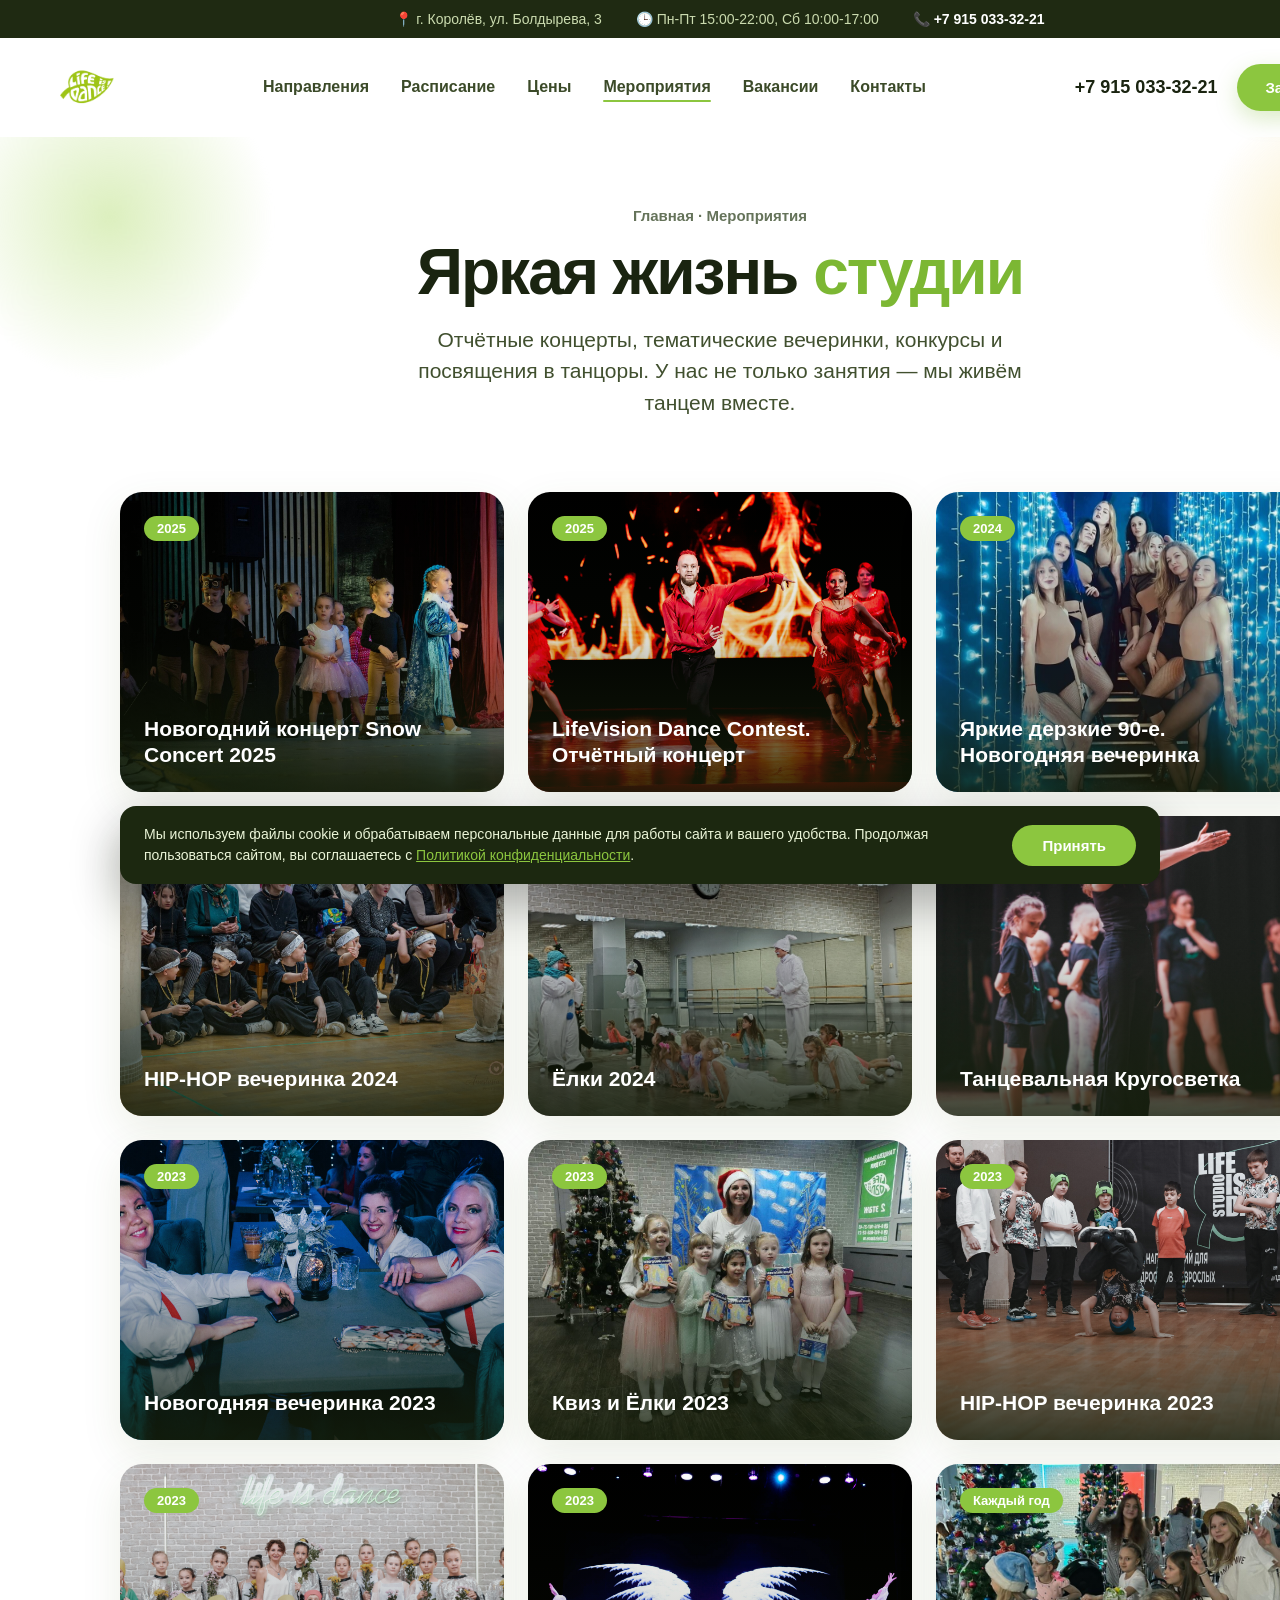
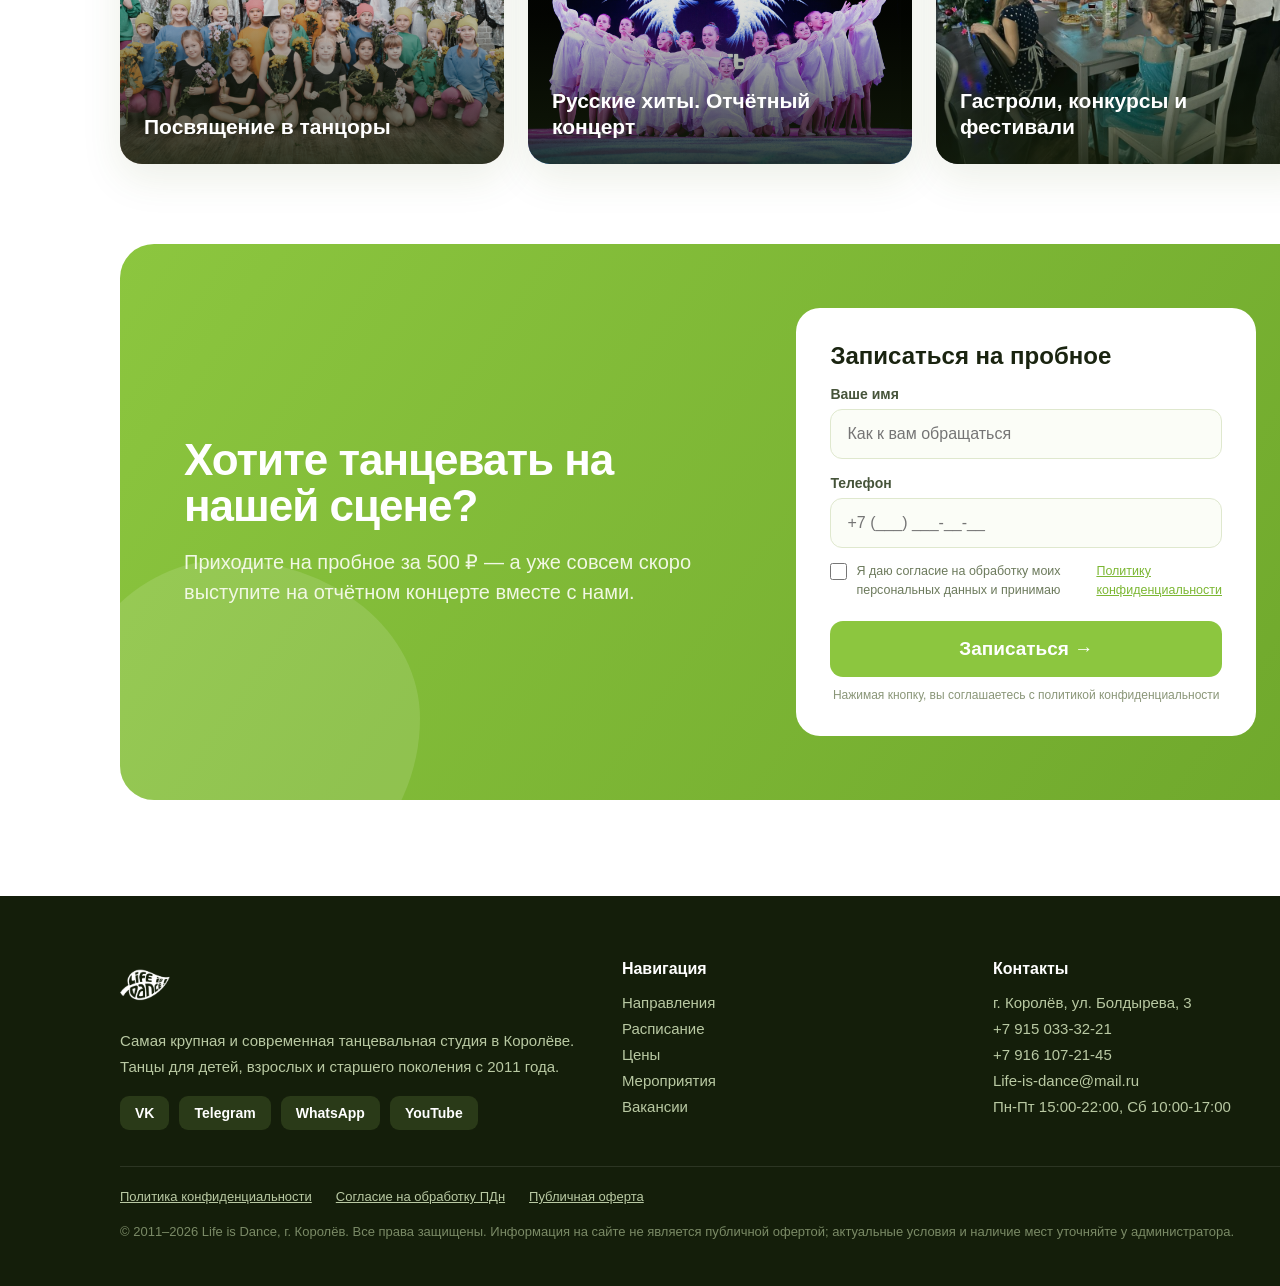
==== meropriyatiya.html @ a7e8f74e "Life is Dance — превью нового сайта Co-Authored-By: Claude Opus 4.8 (1M context) <noreply@anthropic." ====
<!doctype html><html lang="ru"><head><meta charset="utf-8">
<title>Мероприятия — Life is Dance, Королёв</title>
<meta name="viewport" content="width=device-width,initial-scale=1">
<link rel="stylesheet" href="styles.css">
</head><body>

<div class="bar"><span>📍 г. Королёв, ул. Болдырева, 3</span><span>🕒 Пн-Пт 15:00-22:00, Сб 10:00-17:00</span><span>📞 <b>+7 915 033-32-21</b></span></div>

<header>
  <a href="index.html" class="logo"><img src="site_images/logo.png" alt="Life is Dance"></a>
  <nav>
    <a href="napravleniya.html">Направления</a>
    <a href="raspisanie.html">Расписание</a>
    <a href="price.html">Цены</a>
    <a href="meropriyatiya.html" class="active">Мероприятия</a>
    <a href="vakansii.html">Вакансии</a>
    <a href="index.html#contacts">Контакты</a>
  </nav>
  <div class="htop"><div class="phone">+7 915 033-32-21</div><a href="#lead" class="btn">Записаться</a></div>
</header>

<div class="phero">
  <div class="blob bA"></div><div class="blob bB"></div>
  <div class="crumbs"><a href="index.html">Главная</a> · Мероприятия</div>
  <div class="ptitle">Яркая жизнь <span>студии</span></div>
  <div class="pdesc">Отчётные концерты, тематические вечеринки, конкурсы и посвящения в танцоры. У нас не только занятия — мы живём танцем вместе.</div>
</div>

<div class="wrap">
  <div class="events">
    <div class="event rv"><img src="site_images/events/ev1.jpg" alt=""><div class="ov"><span class="eyear">2025</span><div class="etitle">Новогодний концерт Snow Concert 2025</div></div></div>
    <div class="event rv"><img src="site_images/events/ev2.jpg" alt=""><div class="ov"><span class="eyear">2025</span><div class="etitle">LifeVision Dance Contest. Отчётный концерт</div></div></div>
    <div class="event rv"><img src="site_images/events/ev3.jpg" alt=""><div class="ov"><span class="eyear">2024</span><div class="etitle">Яркие дерзкие 90-е. Новогодняя вечеринка</div></div></div>
    <div class="event rv"><img src="site_images/events/ev4.jpg" alt=""><div class="ov"><span class="eyear">2024</span><div class="etitle">HIP-HOP вечеринка 2024</div></div></div>
    <div class="event rv"><img src="site_images/events/ev5.jpg" alt=""><div class="ov"><span class="eyear">2024</span><div class="etitle">Ёлки 2024</div></div></div>
    <div class="event rv"><img src="site_images/events/ev6.jpg" alt=""><div class="ov"><span class="eyear">2024</span><div class="etitle">Танцевальная Кругосветка</div></div></div>
    <div class="event rv"><img src="site_images/events/ev7.jpg" alt=""><div class="ov"><span class="eyear">2023</span><div class="etitle">Новогодняя вечеринка 2023</div></div></div>
    <div class="event rv"><img src="site_images/events/ev8.jpg" alt=""><div class="ov"><span class="eyear">2023</span><div class="etitle">Квиз и Ёлки 2023</div></div></div>
    <div class="event rv"><img src="site_images/events/ev9.jpg" alt=""><div class="ov"><span class="eyear">2023</span><div class="etitle">HIP-HOP вечеринка 2023</div></div></div>
    <div class="event rv"><img src="site_images/events/ev10.jpg" alt=""><div class="ov"><span class="eyear">2023</span><div class="etitle">Посвящение в танцоры</div></div></div>
    <div class="event rv"><img src="site_images/events/ev11.jpg" alt=""><div class="ov"><span class="eyear">2023</span><div class="etitle">Русские хиты. Отчётный концерт</div></div></div>
    <div class="event rv"><img src="site_images/events/ev12.jpg" alt=""><div class="ov"><span class="eyear">Каждый год</span><div class="etitle">Гастроли, конкурсы и фестивали</div></div></div>
  </div>
</div>

<div class="ctawrap" id="lead" style="padding-top:80px"><div class="wrap">
  <div class="cta rv zoom">
    <div class="cb" style="position:absolute;width:360px;height:360px;background:rgba(255,255,255,.12);border-radius:46% 54% 60% 40%/52% 44% 56% 48%;bottom:-120px;left:-60px;animation:morph 12s ease-in-out infinite"></div>
    <div>
      <h2 style="font-size:44px;font-weight:900;letter-spacing:-1px;line-height:1.05;position:relative;z-index:2">Хотите танцевать на нашей сцене?</h2>
      <p style="font-size:20px;color:#F1F8E4;margin-top:18px;line-height:1.5;position:relative;z-index:2">Приходите на пробное за 500 ₽ — а уже совсем скоро выступите на отчётном концерте вместе с нами.</p>
    </div>
    <form class="form lidform" data-subject="Запись на пробное (мероприятия) — Life is Dance" style="background:#fff;border-radius:24px;padding:34px;position:relative;z-index:2">
      <div class="lf-body">
        <div class="fh" style="font-size:24px;font-weight:800;color:var(--ink)">Записаться на пробное</div>
        <div class="lf-chosen" style="display:none;background:#EDF6DC;border:1px solid #D4E7B0;border-radius:11px;padding:11px 15px;margin-top:14px;font-size:15px;color:#3B4A28">Вы записываетесь на: <b></b></div>
        <div class="field" style="margin-top:15px"><label style="font-size:14px;font-weight:700;color:#46543A">Ваше имя</label><input name="Имя" style="width:100%;margin-top:6px;border:1.5px solid #DFE8CE;border-radius:12px;padding:15px 16px;font-size:16px;color:#1A2410;background:#FBFDF7;font-family:inherit;outline:none" placeholder="Как к вам обращаться"></div>
        <div class="field" style="margin-top:15px"><label style="font-size:14px;font-weight:700;color:#46543A">Телефон</label><input name="Телефон" type="tel" style="width:100%;margin-top:6px;border:1.5px solid #DFE8CE;border-radius:12px;padding:15px 16px;font-size:16px;color:#1A2410;background:#FBFDF7;font-family:inherit;outline:none" placeholder="+7 (___) ___-__-__"></div>
        <div class="lf-err" style="display:none;color:#C0574F;font-size:13px;margin-top:10px;font-weight:600"></div>
        <button type="submit" class="subm" style="width:100%;border:0;cursor:pointer;font-family:inherit;margin-top:22px;background:var(--g);color:#fff;font-size:19px;font-weight:800;padding:17px;border-radius:13px">Записаться →</button>
        <div class="pnote" style="font-size:12px;color:#8A9678;text-align:center;margin-top:11px">Нажимая кнопку, вы соглашаетесь с политикой конфиденциальности</div>
      </div>
      <div class="lf-ok" style="display:none;text-align:center;padding:24px 8px">
        <div style="font-size:52px">✅</div>
        <div style="font-size:23px;font-weight:800;color:#1A2410;margin-top:10px">Заявка принята!</div>
        <div style="font-size:16px;color:#65735A;margin-top:8px;line-height:1.5">Мы перезвоним в ближайшее время и подберём удобное время.</div>
      </div>
    </form>
  </div>
</div></div>

<footer id="contacts"><div class="wrap"><div class="fgrid">
  <div><div class="lg"><img src="site_images/logo.png" alt="Life is Dance"></div>
    <p>Самая крупная и современная танцевальная студия в Королёве. Танцы для детей, взрослых и старшего поколения с 2011 года.</p>
    <div class="soc"><span>VK</span><span>Telegram</span><span>WhatsApp</span><span>YouTube</span></div>
  </div>
  <div><h4>Навигация</h4>
    <a class="fl" href="napravleniya.html">Направления</a>
    <a class="fl" href="raspisanie.html">Расписание</a>
    <a class="fl" href="price.html">Цены</a>
    <a class="fl" href="meropriyatiya.html">Мероприятия</a>
    <a class="fl" href="vakansii.html">Вакансии</a>
  </div>
  <div><h4>Контакты</h4>
    <span class="fl">г. Королёв, ул. Болдырева, 3</span>
    <span class="fl">+7 915 033-32-21</span>
    <span class="fl">+7 916 107-21-45</span>
    <span class="fl">Life-is-dance@mail.ru</span>
    <span class="fl">Пн-Пт 15:00-22:00, Сб 10:00-17:00</span>
  </div>
</div></div></footer>

<script src="app.js"></script>
</body></html>
---- styles.css ----
/* ===== Life is Dance — общие стили редизайна ===== */
*{margin:0;padding:0;box-sizing:border-box}
:root{
  --g:#8CC63F; --g2:#7CB733; --g3:#6FA82C;
  --ink:#1A2410; --ink2:#41502F; --mut:#65735A;
  --dark:#1C2810; --dark2:#1F2A12; --dark3:#141E0A;
  --l1:#F6FAEF; --l2:#F7FBEF; --l3:#EDF6DC;
  --line:#EAF2DA; --yel:#F0B429;
}
html{scroll-behavior:smooth}
body{font-family:-apple-system,'SF Pro Display',Helvetica,Arial,sans-serif;background:#fff;color:var(--ink);width:1440px;overflow-x:hidden;-webkit-font-smoothing:antialiased}
img{display:block}
a{text-decoration:none;color:inherit}
.wrap{max-width:1320px;margin:0 auto;padding:0 60px;position:relative}
.blob{position:absolute;border-radius:42% 58% 63% 37%/45% 42% 58% 55%;filter:blur(2px);z-index:0}

/* ---- topbar ---- */
.bar{background:var(--dark2);color:#CBDBAF;font-size:14px;display:flex;justify-content:center;gap:34px;padding:11px 0}
.bar b{color:#fff}

/* ---- header (sticky + shrink) ---- */
header{display:flex;align-items:center;justify-content:space-between;padding:22px 60px;position:sticky;top:0;z-index:50;background:rgba(255,255,255,.86);backdrop-filter:blur(14px);border-bottom:1px solid transparent;transition:padding .3s ease,box-shadow .3s ease,border-color .3s ease}
body.scrolled header{padding:12px 60px;box-shadow:0 10px 30px rgba(60,90,20,.09);border-color:var(--line)}
.logo img{height:54px;width:auto;transition:height .3s ease}
body.scrolled .logo img{height:42px}
nav{display:flex;gap:32px;font-size:16px;font-weight:600;color:#3B4A28}
nav a{position:relative;padding:4px 0;transition:color .2s}
nav a::after{content:"";position:absolute;left:0;bottom:-2px;width:0;height:2px;background:var(--g);border-radius:2px;transition:width .28s cubic-bezier(.2,.7,.2,1)}
nav a:hover{color:var(--g2)}
nav a:hover::after,nav a.active::after{width:100%}
.htop{display:flex;align-items:center;gap:20px}
.phone{font-size:18px;font-weight:800;white-space:nowrap}

/* ---- buttons ---- */
.btn{background:var(--g);color:#fff;font-weight:800;border-radius:40px;padding:15px 28px;font-size:15px;display:inline-block;position:relative;overflow:hidden;transition:transform .22s cubic-bezier(.2,.7,.2,1),box-shadow .22s;box-shadow:0 8px 22px rgba(124,183,51,.28)}
.btn:hover{transform:translateY(-3px);box-shadow:0 14px 30px rgba(124,183,51,.4)}
.btn::before{content:"";position:absolute;top:0;left:-120%;width:70%;height:100%;background:linear-gradient(120deg,transparent,rgba(255,255,255,.45),transparent);transform:skewX(-18deg);transition:left .6s ease}
.btn:hover::before{left:130%}
.btn.lg{padding:19px 40px;font-size:19px}
.btn.out{background:transparent;color:#243516;border:2px solid #CFE0B4;box-shadow:none}
.btn.out:hover{border-color:var(--g);background:var(--l3)}
.btn.wht{background:#fff;color:#2C3D18}

/* ---- section headings ---- */
section{padding:92px 0;position:relative}
.eyebrow{font-size:15px;font-weight:800;letter-spacing:2px;text-transform:uppercase;color:var(--g);text-align:center}
.h2{font-size:50px;font-weight:900;letter-spacing:-1.4px;text-align:center;margin-top:14px;line-height:1.05}
.sub{font-size:20px;color:var(--mut);text-align:center;margin-top:16px;max-width:660px;margin-left:auto;margin-right:auto;line-height:1.5}

/* ===== ANIMATIONS ===== */
@keyframes morph{
  0%{border-radius:46% 54% 60% 40%/52% 44% 56% 48%}
  33%{border-radius:60% 40% 42% 58%/48% 62% 38% 52%}
  66%{border-radius:40% 60% 56% 44%/58% 38% 62% 42%}
  100%{border-radius:46% 54% 60% 40%/52% 44% 56% 48%}
}
@keyframes float{0%,100%{transform:translateY(0)}50%{transform:translateY(-22px)}}
@keyframes floatSm{0%,100%{transform:translateY(0) rotate(0)}50%{transform:translateY(-16px) rotate(8deg)}}
@keyframes drift{0%,100%{transform:translate(0,0)}50%{transform:translate(18px,-14px)}}
@keyframes marquee{from{transform:translateX(0)}to{transform:translateX(-50%)}}
@keyframes pulse{0%,100%{transform:scale(1)}50%{transform:scale(1.05)}}
@keyframes gradShift{0%{background-position:0% 50%}50%{background-position:100% 50%}100%{background-position:0% 50%}}
@keyframes spinSlow{from{transform:rotate(0)}to{transform:rotate(360deg)}}
@keyframes twinkle{0%,100%{opacity:.4;transform:scale(.9)}50%{opacity:1;transform:scale(1.15)}}

/* reveal on scroll (progressive: без JS всё видно) */
.js .rv{opacity:0;transform:translateY(36px);transition:opacity .8s cubic-bezier(.2,.75,.25,1),transform .8s cubic-bezier(.2,.75,.25,1)}
.js .rv.zoom{transform:scale(.94)}
.js .rv.left{transform:translateX(-46px)}
.js .rv.right{transform:translateX(46px)}
.js .rv.in{opacity:1;transform:none}

/* hover lift для карточек */
.lift{transition:transform .28s cubic-bezier(.2,.7,.2,1),box-shadow .28s,border-color .28s}
.lift:hover{transform:translateY(-8px);box-shadow:0 26px 55px rgba(70,100,20,.16);border-color:#CDE3A6}

/* ---- footer ---- */
footer{background:var(--dark3);color:#B9C9A3;padding:64px 0 44px}
.fgrid{display:grid;grid-template-columns:1.4fr 1fr 1fr;gap:44px}
footer .lg img{height:50px;margin-bottom:18px;filter:brightness(0) invert(1)}
footer p{font-size:15px;line-height:1.75}
footer h4{color:#fff;font-size:16px;font-weight:800;margin-bottom:16px}
.fl{color:#B9C9A3;font-size:15px;display:block;margin-bottom:9px;transition:color .2s,padding-left .2s}
.fl:hover{color:var(--g);padding-left:5px}
.soc{display:flex;gap:10px;margin-top:16px}
.soc span{background:#2A3A18;color:#fff;padding:9px 15px;border-radius:9px;font-size:14px;font-weight:700;transition:background .2s,transform .2s}
.soc span:hover{background:var(--g);transform:translateY(-3px)}

/* ---- video lane (RuTube facade) ---- */
.vlane{display:flex;gap:24px;overflow-x:auto;padding:14px 0 24px;scroll-snap-type:x mandatory;scrollbar-width:thin;scrollbar-color:#C9DCA6 transparent}
.vlane::-webkit-scrollbar{height:8px}
.vlane::-webkit-scrollbar-thumb{background:#C9DCA6;border-radius:8px}
.vcard{flex:0 0 384px;scroll-snap-align:start;cursor:pointer}
.vthumb{position:relative;aspect-ratio:16/9;border-radius:20px;overflow:hidden;box-shadow:0 16px 40px rgba(70,100,20,.14);background:#111}
.vthumb img{width:100%;height:100%;object-fit:cover;transition:transform .5s ease}
.vcard:hover .vthumb img{transform:scale(1.06)}
.vthumb iframe{width:100%;height:100%;border:0;display:block}
.vplay{position:absolute;top:50%;left:50%;transform:translate(-50%,-50%);width:70px;height:70px;border-radius:50%;background:rgba(255,255,255,.92);display:flex;align-items:center;justify-content:center;box-shadow:0 10px 30px rgba(0,0,0,.3);transition:transform .25s,background .25s;padding-left:4px}
.vcard:hover .vplay{transform:translate(-50%,-50%) scale(1.12);background:var(--g)}
.vcard:hover .vplay svg path{fill:#fff}
.vdur{position:absolute;right:12px;bottom:12px;background:rgba(20,30,10,.82);color:#fff;font-size:13px;font-weight:700;padding:4px 10px;border-radius:8px}
.vtitle{font-size:17px;font-weight:700;color:var(--ink);margin-top:16px;line-height:1.35}
.vhint{text-align:center;font-size:15px;color:var(--mut);font-weight:600;margin-top:6px}

/* ---- filters (переиспользуемые табы) ---- */
.filters{display:flex;gap:12px;flex-wrap:wrap;justify-content:center;margin:46px 0 12px}
.filters button{background:#fff;border:1.5px solid var(--line);color:#41502F;font-size:16px;font-weight:700;padding:12px 26px;border-radius:40px;cursor:pointer;transition:.22s;font-family:inherit}
.filters button:hover{border-color:var(--g);color:var(--g2)}
.filters button.on{background:var(--g);border-color:var(--g);color:#fff;box-shadow:0 10px 24px rgba(124,183,51,.3)}

/* ---- каталог направлений ---- */
.ngrid{display:grid;grid-template-columns:repeat(3,1fr);gap:26px;margin-top:40px}
.ncard{background:#fff;border:1px solid var(--line);border-radius:22px;overflow:hidden;box-shadow:0 14px 40px rgba(70,100,20,.07);display:flex;flex-direction:column}
.ncard .nimg{height:230px;overflow:hidden;position:relative}
.ncard .nimg img{width:100%;height:100%;object-fit:cover;transition:transform .55s ease}
.ncard:hover .nimg img{transform:scale(1.07)}
.ncard .nage{position:absolute;top:14px;left:14px;background:rgba(255,255,255,.94);color:var(--g3);font-size:13px;font-weight:800;padding:6px 13px;border-radius:20px}
.ncard .nbody{padding:24px 24px 26px;display:flex;flex-direction:column;flex:1}
.ncard h3{font-size:23px;font-weight:800;letter-spacing:-.4px}
.ncard p{font-size:15px;color:var(--mut);line-height:1.55;margin-top:9px;flex:1}
.ncard .nbtn{margin-top:20px;text-align:center;font-weight:800;font-size:15px;color:var(--g2);border:2px solid #DCEBC4;border-radius:12px;padding:12px;transition:.2s;cursor:pointer}
.ncard .nbtn:hover{background:var(--g);color:#fff;border-color:var(--g)}

/* ---- педагоги ---- */
.peds{display:grid;grid-template-columns:repeat(4,1fr);gap:24px;margin-top:52px}
.ped{background:#fff;border:1px solid var(--line);border-radius:20px;overflow:hidden;box-shadow:0 12px 34px rgba(70,100,20,.06)}
.ped .pimg{height:260px;overflow:hidden;background:#EAF2DA}
.ped .pimg img{width:100%;height:100%;object-fit:cover;transition:transform .5s ease}
.ped:hover .pimg img{transform:scale(1.06)}
.ped .pbody{padding:20px 22px 24px}
.ped .pn{font-size:20px;font-weight:800}
.ped .pr{font-size:15px;color:var(--g2);font-weight:700;margin-top:4px}
.ped .pd{font-size:14px;color:var(--mut);margin-top:8px;line-height:1.5}

/* ---- мероприятия ---- */
.events{display:grid;grid-template-columns:repeat(3,1fr);gap:24px;margin-top:44px}
.event{position:relative;border-radius:22px;overflow:hidden;height:300px;box-shadow:0 14px 40px rgba(70,100,20,.1)}
.event img{width:100%;height:100%;object-fit:cover;transition:transform .55s ease}
.event:hover img{transform:scale(1.07)}
.event .ov{position:absolute;inset:0;background:linear-gradient(to top,rgba(20,30,10,.82) 0%,rgba(20,30,10,.15) 50%,transparent 100%);display:flex;flex-direction:column;justify-content:flex-end;padding:24px}
.event .eyear{align-self:flex-start;background:var(--g);color:#fff;font-size:13px;font-weight:800;padding:5px 13px;border-radius:20px;margin-bottom:auto}
.event .etitle{color:#fff;font-size:21px;font-weight:800;line-height:1.25}

/* ---- вакансии ---- */
.vgrid{display:grid;grid-template-columns:repeat(2,1fr);gap:24px;margin-top:44px}
.vblock{background:#fff;border:1px solid var(--line);border-radius:22px;padding:34px;box-shadow:0 12px 34px rgba(70,100,20,.05)}
.vblock .vh{display:flex;align-items:center;gap:13px;font-size:22px;font-weight:800;margin-bottom:18px}
.vblock .vh .ve{width:48px;height:48px;border-radius:13px;background:var(--l3);display:flex;align-items:center;justify-content:center;font-size:24px;flex:none}
.vlist{list-style:none;display:flex;flex-direction:column;gap:12px}
.vlist li{font-size:16px;color:#41502F;line-height:1.5;display:flex;gap:11px;align-items:flex-start}
.vlist li::before{content:"✓";color:var(--g2);font-weight:900;flex:none}
.vopen{display:flex;gap:14px;flex-wrap:wrap;margin-top:16px}
.vtag{background:var(--l3);color:var(--g3);font-size:16px;font-weight:800;padding:11px 22px;border-radius:40px}

/* ---- карта ---- */
.mapwrap{display:grid;grid-template-columns:1fr 1.4fr;gap:0;margin-top:48px;border-radius:24px;overflow:hidden;box-shadow:0 20px 50px rgba(70,100,20,.12);border:1px solid var(--line)}
.mapinfo{background:var(--dark);color:#fff;padding:52px 46px;display:flex;flex-direction:column;justify-content:center}
.mapinfo h3{font-size:30px;font-weight:900;letter-spacing:-.8px}
.mapinfo .mrow{display:flex;gap:14px;align-items:flex-start;margin-top:24px}
.mapinfo .mrow .mi{font-size:22px;flex:none}
.mapinfo .mrow b{display:block;color:#fff;font-size:16px}
.mapinfo .mrow span{color:#B9C9A3;font-size:15px;line-height:1.5}
.mapframe{min-height:440px;background:#DCE6CC}
.mapframe iframe{width:100%;height:100%;border:0;display:block;min-height:440px}

/* ---- юридические страницы ---- */
.legal{max-width:900px;margin:0 auto;padding:16px 60px 50px}
.legal h2{font-size:24px;font-weight:800;margin:36px 0 14px;color:var(--ink);letter-spacing:-.4px}
.legal h2:first-child{margin-top:0}
.legal p{font-size:16px;line-height:1.72;color:#3B4A28;margin-bottom:12px}
.legal ul{margin:0 0 14px 22px}
.legal li{font-size:16px;line-height:1.7;color:#3B4A28;margin-bottom:7px}
.legal .upd{font-size:14px;color:var(--mut);margin-bottom:26px}
.legal .ph{background:#FBF3D9;padding:1px 7px;border-radius:5px;color:#8A6D14;font-weight:700}
.legal a{color:var(--g2);text-decoration:underline}

/* ---- cookie-баннер ---- */
.cookie{position:fixed;left:16px;right:16px;bottom:16px;max-width:1040px;margin:0 auto;background:#1C2810;color:#EAF4D7;border-radius:16px;padding:18px 24px;display:flex;align-items:center;gap:20px;box-shadow:0 20px 50px rgba(0,0,0,.32);z-index:200;flex-wrap:wrap}
.cookie p{font-size:14px;line-height:1.5;flex:1;min-width:260px;margin:0}
.cookie a{color:var(--g);text-decoration:underline}
.cookie button{background:var(--g);color:#fff;border:0;font-family:inherit;font-weight:800;font-size:15px;padding:12px 30px;border-radius:30px;cursor:pointer;white-space:nowrap;transition:background .2s}
.cookie button:hover{background:var(--g2)}

/* ---- чекбокс согласия в формах ---- */
.lf-consent{display:flex;gap:9px;align-items:flex-start;margin-top:14px;font-size:12.5px;line-height:1.45;color:#6C7A5C;cursor:pointer}
.lf-consent input{width:17px;height:17px;flex:none;margin-top:1px;accent-color:var(--g);cursor:pointer}
.lf-consent a{color:var(--g2);text-decoration:underline}

/* ---- юр-ссылки в подвале ---- */
.flegal{border-top:1px solid rgba(255,255,255,.1);margin-top:36px;padding-top:22px;display:flex;gap:10px 24px;flex-wrap:wrap;font-size:13px;align-items:center}
.flegal a{color:#B9C9A3;text-decoration:underline}
.flegal a:hover{color:var(--g)}
.flegal .cp{width:100%;color:#7A8A66;margin-top:8px;line-height:1.5}

/* ---- page hero (внутренние страницы) ---- */
.phero{position:relative;padding:70px 0 30px;text-align:center;overflow:hidden}
.phero .bA{width:340px;height:340px;background:radial-gradient(circle,#DCEFBE,transparent 68%);top:-90px;left:-60px;animation:morph 16s ease-in-out infinite,drift 12s ease-in-out infinite}
.phero .bB{width:280px;height:280px;background:radial-gradient(circle,#F6E4A8,transparent 70%);top:-40px;right:-40px;opacity:.7;animation:morph 20s ease-in-out infinite reverse,float 10s ease-in-out infinite}
.crumbs{font-size:15px;color:var(--mut);font-weight:600;position:relative;z-index:2}
.crumbs a:hover{color:var(--g2)}
.ptitle{font-size:64px;font-weight:900;letter-spacing:-2px;line-height:1.03;margin-top:16px;position:relative;z-index:2}
.ptitle span{color:var(--g2)}
.pdesc{font-size:21px;color:var(--ink2);max-width:640px;margin:18px auto 0;line-height:1.5;position:relative;z-index:2}

/* ---- бургер-меню (моб.) ---- */
.burger{display:none;flex-direction:column;justify-content:center;gap:5px;width:46px;height:46px;border:0;background:transparent;cursor:pointer;padding:11px;z-index:70}
.burger span{display:block;height:2.5px;background:#243516;border-radius:2px;transition:.3s}
.burger.on span:nth-child(1){transform:translateY(7.5px) rotate(45deg)}
.burger.on span:nth-child(2){opacity:0}
.burger.on span:nth-child(3){transform:translateY(-7.5px) rotate(-45deg)}
.navmask{display:none;position:fixed;inset:0;background:rgba(20,30,10,.4);z-index:55}
.navmask.on{display:block}

/* ---- CTA + формы (общие для внутренних страниц) ---- */
.ctawrap{padding:20px 0 96px}
.cta{background:linear-gradient(125deg,#8CC63F,#6FA82C,#8CC63F);background-size:200% 200%;animation:gradShift 8s ease infinite;border-radius:34px;padding:64px;display:grid;grid-template-columns:1fr .82fr;gap:52px;align-items:center;color:#fff;position:relative;overflow:hidden}
.cta .cb{position:absolute;width:360px;height:360px;background:rgba(255,255,255,.12);border-radius:46% 54% 60% 40%/52% 44% 56% 48%;bottom:-120px;left:-60px;animation:morph 12s ease-in-out infinite}
.cta h2{font-size:44px;font-weight:900;letter-spacing:-1px;line-height:1.05;position:relative;z-index:2}
.cta p{font-size:20px;color:#F1F8E4;margin-top:18px;line-height:1.5;position:relative;z-index:2}
.form{background:#fff;border-radius:24px;padding:34px;position:relative;z-index:2}
.form .fh{font-size:24px;font-weight:800;color:#1A2410}
.field{margin-top:15px}
.field label{font-size:14px;font-weight:700;color:#46543A}
.inp{margin-top:6px;border:1.5px solid #DFE8CE;border-radius:12px;padding:15px 16px;font-size:16px;color:#8A9678;background:#FBFDF7}
.subm{margin-top:22px;background:var(--g);color:#fff;font-size:19px;font-weight:800;padding:17px;border-radius:13px;text-align:center;cursor:pointer;transition:transform .2s,box-shadow .2s}
.subm:hover{transform:translateY(-2px);box-shadow:0 12px 26px rgba(124,183,51,.4)}
.pnote{font-size:12px;color:#8A9678;text-align:center;margin-top:11px}

/* ================= МОБИЛЬНАЯ АДАПТАЦИЯ ================= */
@media (max-width:900px){
  body{width:100%}
  .wrap{padding:0 20px}
  header{padding:14px 20px}
  body.scrolled header{padding:12px 20px}
  .burger{display:flex}
  nav{position:fixed;top:0;right:0;height:100dvh;width:78%;max-width:330px;background:#fff;flex-direction:column;align-items:flex-start;gap:0;padding:84px 26px 26px;box-shadow:-12px 0 44px rgba(0,0,0,.16);transform:translateX(105%);transition:transform .32s cubic-bezier(.2,.7,.2,1);z-index:60;overflow-y:auto}
  nav.open{transform:translateX(0)}
  nav a{font-size:19px;padding:15px 0;width:100%;border-bottom:1px solid #EEF3E5;color:#243516}
  nav a::after{display:none}
  .htop .phone{display:none}
  section{padding:56px 0}
  .h2{font-size:30px;letter-spacing:-.6px}
  .sub{font-size:17px}
  .phero{padding:42px 0 18px}
  .ptitle{font-size:36px;letter-spacing:-1px}
  .pdesc{font-size:17px}
  .ngrid{grid-template-columns:1fr}
  .peds{grid-template-columns:1fr 1fr;gap:16px}
  .events{grid-template-columns:1fr}
  .vgrid{grid-template-columns:1fr}
  .mapwrap{grid-template-columns:1fr}
  .mapinfo{padding:34px 26px}
  .mapframe{min-height:320px}
  .fgrid{grid-template-columns:1fr;gap:30px}
  .filters button{font-size:14px;padding:11px 18px}
  .legal{padding:10px 20px 40px}
  .legal h2{font-size:20px}
  .cookie{flex-direction:column;align-items:stretch;text-align:center;padding:16px 18px}
  .cookie button{width:100%}
  .vcard{flex:0 0 300px}
  .ncard .nimg{height:200px}
  .ped .pimg{height:210px}
  .event{height:240px}
  .bar{font-size:11.5px;gap:14px;flex-wrap:wrap;padding:8px 14px;text-align:center}
  .flegal{gap:8px 16px}
  .ctawrap{padding:14px 0 60px}
  .cta{grid-template-columns:1fr;padding:34px 24px;gap:24px}
  .cta h2{font-size:28px!important}
  .cta p{font-size:17px!important}
  .form{padding:26px}
}
@media (max-width:520px){
  .peds{grid-template-columns:1fr}
  .ptitle{font-size:29px}
  .h2{font-size:25px}
  .bar span:nth-child(2){display:none}
  .cta h2{font-size:27px!important}
}
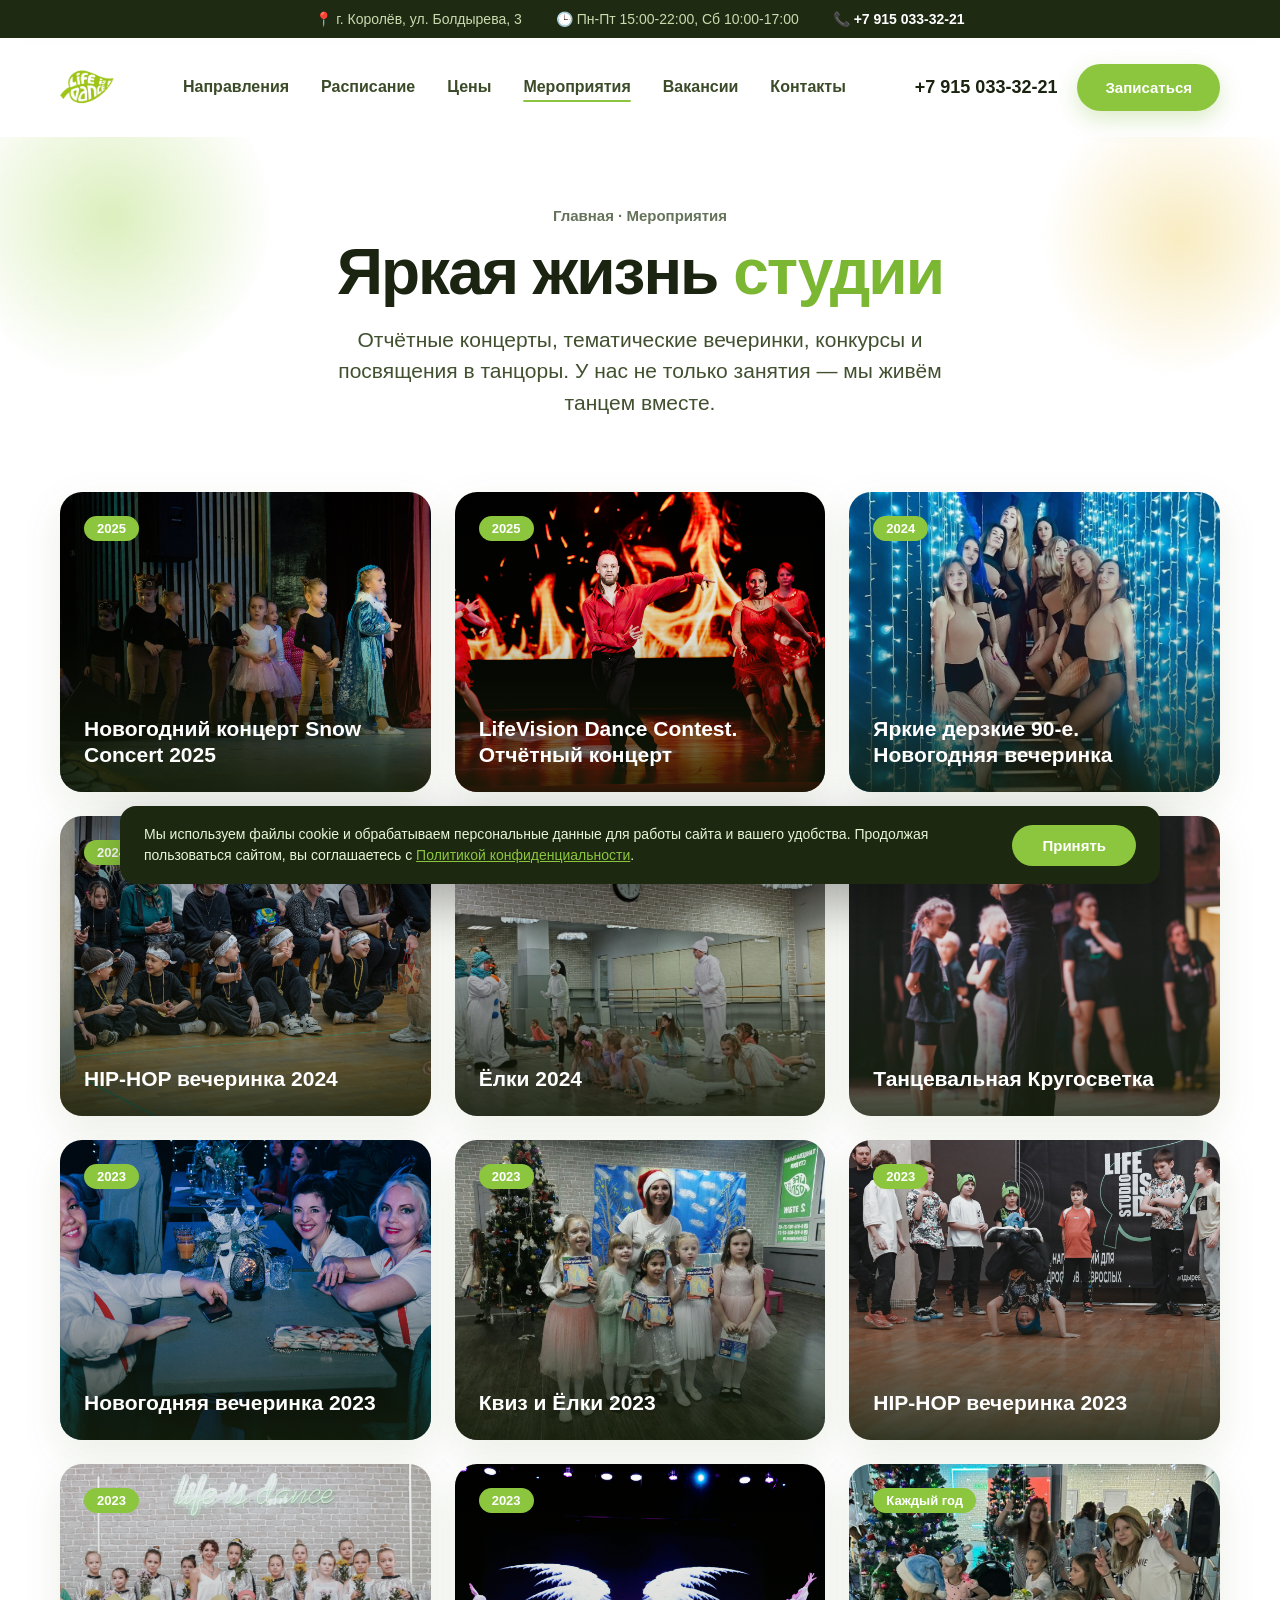
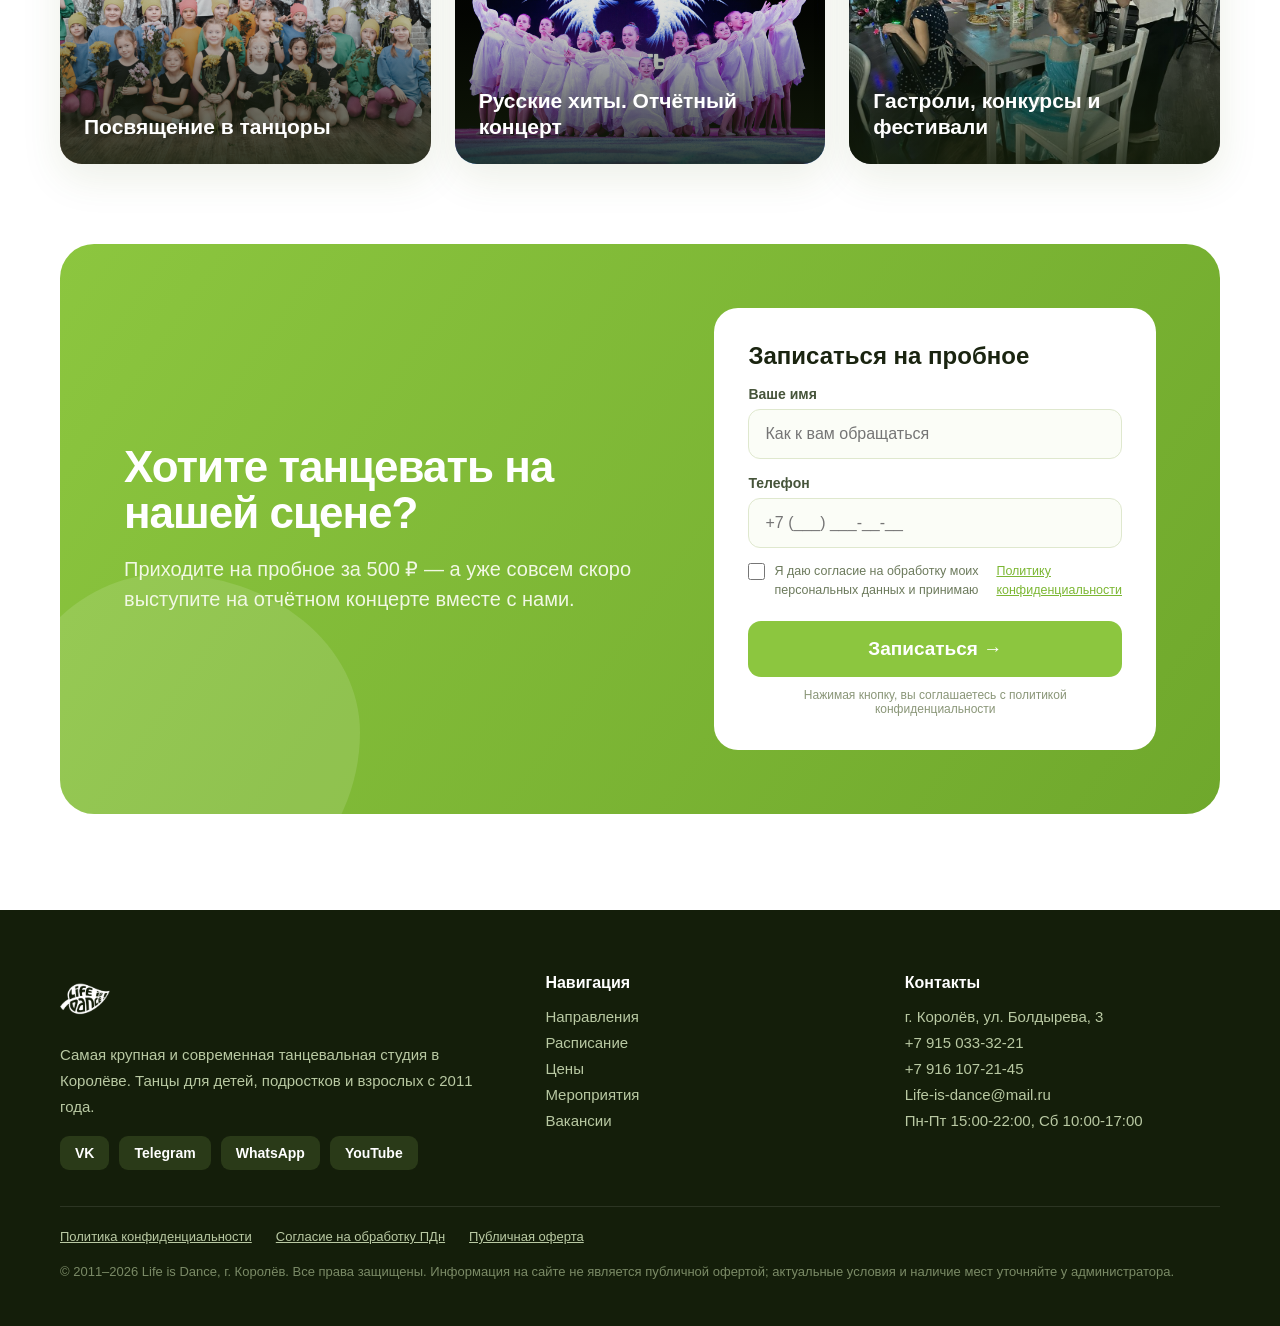
==== commit b3dd6b45: "Аудитории: старшее поколение -> взрослые, взрослые -> подростки Co-Authored-By: Claude Opus 4.8 (1M " ====
--- a/meropriyatiya.html
+++ b/meropriyatiya.html
@@ -71,7 +71,7 @@
 
 <footer id="contacts"><div class="wrap"><div class="fgrid">
   <div><div class="lg"><img src="site_images/logo.png" alt="Life is Dance"></div>
-    <p>Самая крупная и современная танцевальная студия в Королёве. Танцы для детей, взрослых и старшего поколения с 2011 года.</p>
+    <p>Самая крупная и современная танцевальная студия в Королёве. Танцы для детей, подростков и взрослых с 2011 года.</p>
     <div class="soc"><span>VK</span><span>Telegram</span><span>WhatsApp</span><span>YouTube</span></div>
   </div>
   <div><h4>Навигация</h4>
--- a/styles.css
+++ b/styles.css
@@ -8,7 +8,8 @@
   --line:#EAF2DA; --yel:#F0B429;
 }
 html{scroll-behavior:smooth}
-body{font-family:-apple-system,'SF Pro Display',Helvetica,Arial,sans-serif;background:#fff;color:var(--ink);width:1440px;overflow-x:hidden;-webkit-font-smoothing:antialiased}
+html{overflow-x:hidden;width:100%}
+body{font-family:-apple-system,'SF Pro Display',Helvetica,Arial,sans-serif;background:#fff;color:var(--ink);width:1440px;max-width:100%;overflow-x:hidden;-webkit-font-smoothing:antialiased}
 img{display:block}
 a{text-decoration:none;color:inherit}
 .wrap{max-width:1320px;margin:0 auto;padding:0 60px;position:relative}
@@ -233,8 +234,8 @@
   header{padding:14px 20px}
   body.scrolled header{padding:12px 20px}
   .burger{display:flex}
-  nav{position:fixed;top:0;right:0;height:100dvh;width:78%;max-width:330px;background:#fff;flex-direction:column;align-items:flex-start;gap:0;padding:84px 26px 26px;box-shadow:-12px 0 44px rgba(0,0,0,.16);transform:translateX(105%);transition:transform .32s cubic-bezier(.2,.7,.2,1);z-index:60;overflow-y:auto}
-  nav.open{transform:translateX(0)}
+  nav{position:fixed;top:0;right:0;height:100dvh;width:78%;max-width:330px;background:#fff;flex-direction:column;align-items:flex-start;gap:0;padding:84px 26px 26px;box-shadow:-12px 0 44px rgba(0,0,0,.16);transform:translateX(100%);visibility:hidden;transition:transform .32s cubic-bezier(.2,.7,.2,1),visibility .32s;z-index:60;overflow-y:auto}
+  nav.open{transform:translateX(0);visibility:visible}
   nav a{font-size:19px;padding:15px 0;width:100%;border-bottom:1px solid #EEF3E5;color:#243516}
   nav a::after{display:none}
   .htop .phone{display:none}
@@ -268,6 +269,10 @@
   .cta h2{font-size:28px!important}
   .cta p{font-size:17px!important}
   .form{padding:26px}
+  .wrap{max-width:100%}
+  .cta>*{min-width:0}
+  .peds>*,.ngrid>*,.events>*,.vgrid>*{min-width:0}
+  img{max-width:100%}
 }
 @media (max-width:520px){
   .peds{grid-template-columns:1fr}
